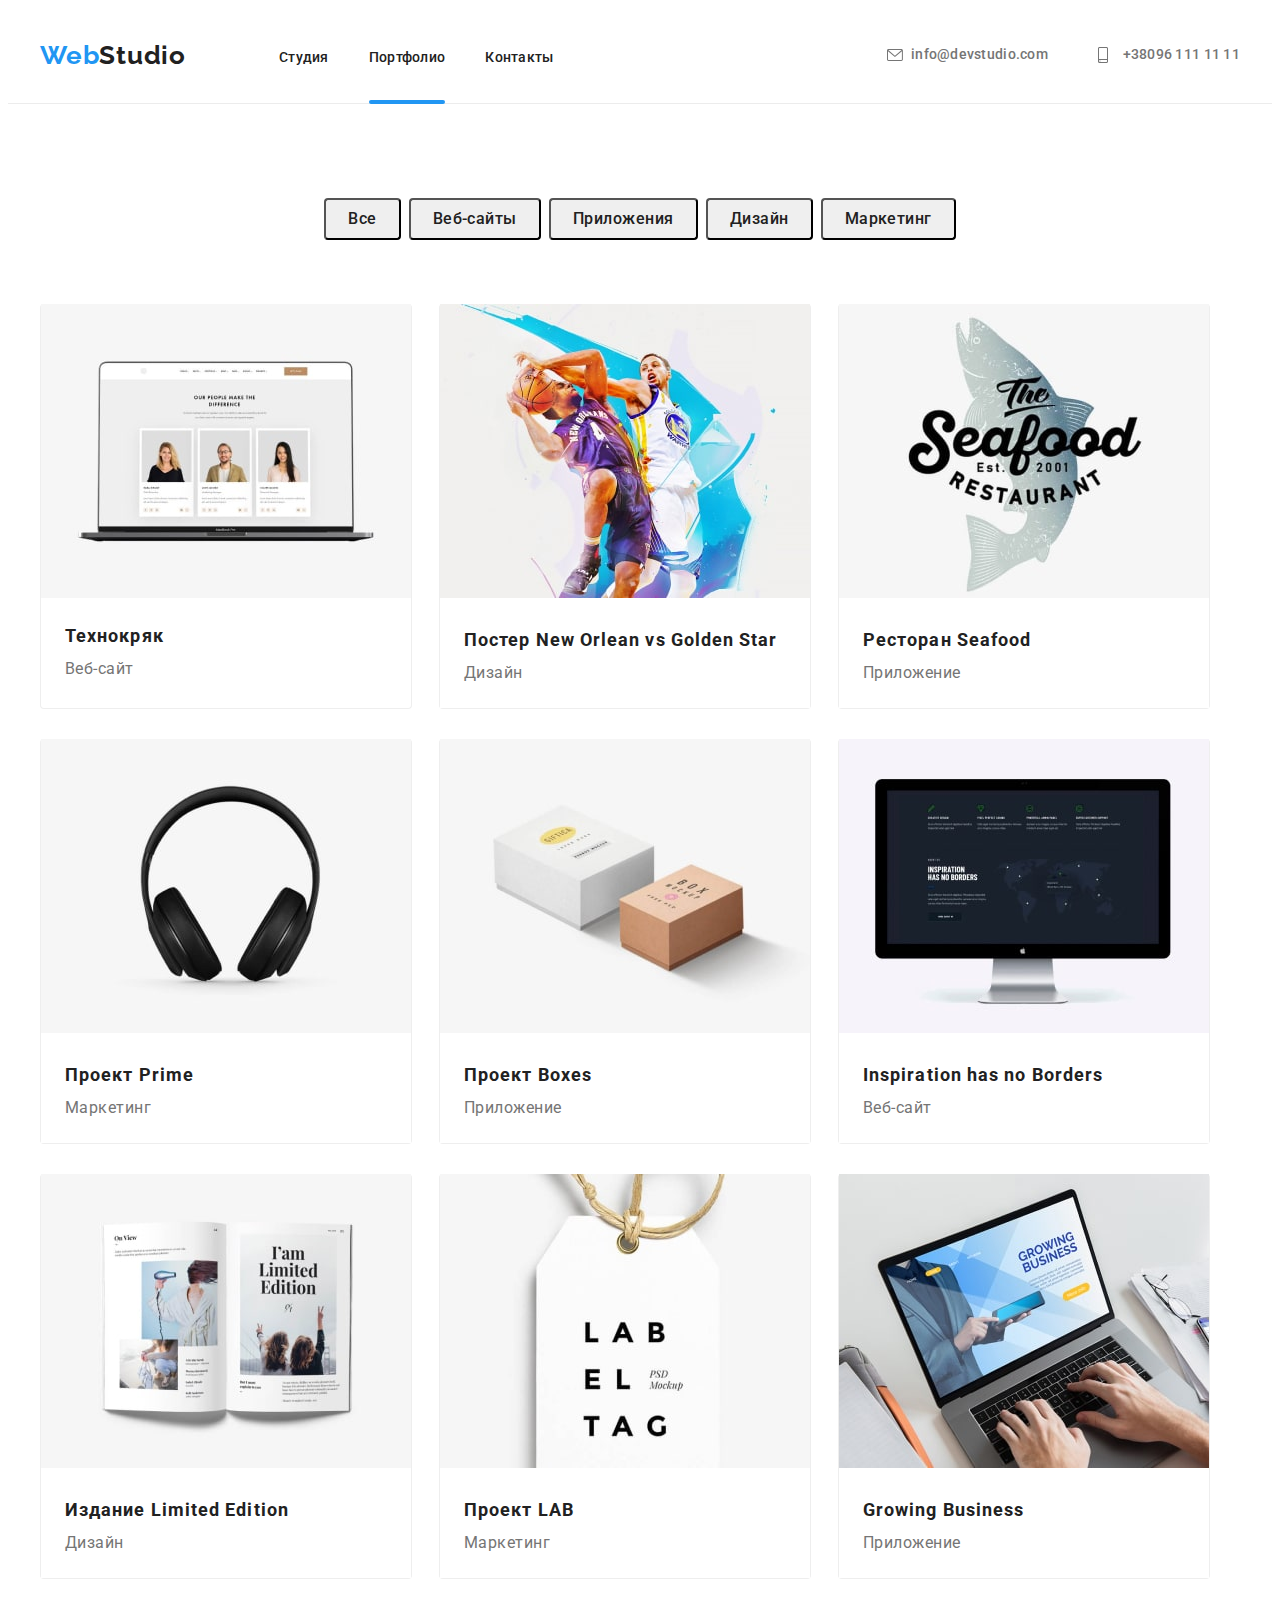
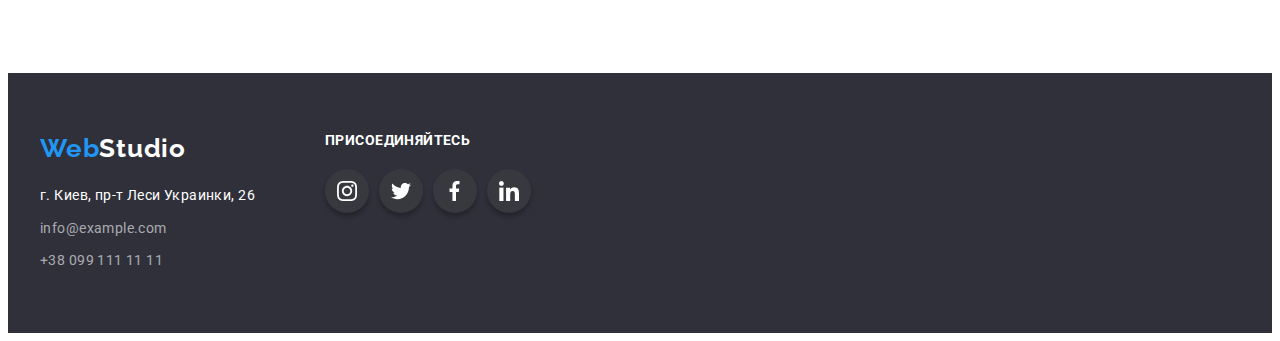
==== portfolio.html @ 130787e0 "добавила файли" ====
<!DOCTYPE html>
<html lang="ru">
  <head>
    <meta charset="UTF-8">
    <meta http-equiv="X-UA-Compatible" content="IE=edge">
    <meta name="viewport" content="width=device-width, initial-scale=1.0">
    <title>Document</title>
    <link rel="preconnect" href="https://fonts.googleapis.com">
    <link rel="preconnect" href="https://fonts.gstatic.com" crossorigin>
    <link href="https://fonts.googleapis.com/css2?family=Raleway:wght@700&family=Roboto:wght@400;500;700;900&display=swap" rel="stylesheet">
    <link rel="stylesheet" href="https://cdnjs.cloudflare.com/ajax/libs/modern-normalize/1.1.0/modern-normalize.min.css"
                integrity="sha512-wpPYUAdjBVSE4KJnH1VR1HeZfpl1ub8YT/NKx4PuQ5NmX2tKuGu6U/JRp5y+Y8XG2tV+wKQpNHVUX03MfMFn9Q=="
                crossorigin="anonymous" referrerpolicy="no-referrer" />
    <link rel="stylesheet" href="./css/style.css"/>
</head>
<body>
        <!--page header-->
        <header class="header">
          <!-- Main navigation -->
  <div class="container">
  <nav class="header-navigation">
      <a class="header-logo link" lang="en" href="./index.html"><span>Web</span>Studio</a>
      <div class="main-navigation">
      <ul class="header-list list">
          <li class="header-item">
             <a class="header-link link" href="./index.html">Студия</a>  
          </li>
          <li class="header-item">
              <a class="header-link link active" href="./portfolio.html">Портфолио</a> 
          </li>
          <li class="header-item">
              <a class="header-link link" href="">Контакты</a> 
          </li>
      </ul>
      </div>
  </nav>
  <div class="header-right">
      <a class="header-mail header-link link" href="mailgo:info@devstudio.com">
          <svg class="icon-mail" width="16" height="12">
              <use href="./img/sprite.svg#icon-envelope-hover">
              </use>
          </svg>
          info@devstudio.com</a>
      <a class="header-tel header-link link" href="tell:+380961111111">
          <svg class="icon-tel" width="10" height="16">
              <use href="./img/sprite.svg#icon-smartphone">
              </use>
          </svg> +38096 111 11 11</a>
  </div>
  </div>
</header>
        <!-- unique page content -->
    <main>
      <!-- hero -->
      <section class="portfolio-hero">
          <div class="container portfolio-container">
          <div class="portfolio-button">
            <ul class="portfolio-hero-list list">
                <li class="portfolio-hero-item"><button class="portfolio-hero-button" type="button">Все</button></li>
                <li class="portfolio-hero-item"><button class="portfolio-hero-button" type="button">Веб-сайты</button></li>
                <li class="portfolio-hero-item"><button class="portfolio-hero-button" type="button">Приложения</button></li>
                <li class="portfolio-hero-item"><button class="portfolio-hero-button" type="button">Дизайн</button></li>
                <li class="portfolio-hero-item"><button class="portfolio-hero-button" type="button">Маркетинг</button></li>
            </ul>
          </div>
          <ul class="our-products-list list">
              <li class="our-products-item"> 
                <div class="product-container">
                <img src="./img/img02-min.jpg" alt="На экране ноута изображен сайт" width="370" height="294">
                <p class="text-product">
                  Технокряк это современная площадка распространения коронавируса. Компании используют эту платформу для цифрового шпионажа и атак на защищённые сервера конкурентов.
                </p>
              </div>
                <div class="our-title-container">
                <h3 class="our-products-title">Технокряк</h3>
                <p class="our-products-text">Веб-сайт</p>
                </div>
              </li>
              <li class="our-products-item"><img src="./img/img03-min.jpg" alt="Два баскетболиста в борьбе за мяч" width="370" height="294">
                <div class="our-title-container">
                <h3 class="our-products-title">Постер New Orlean vs Golden Star</h3>
                <p class="our-products-text">Дизайн</p>
                </div>
              </li>
              <li class="our-products-item"><img src="./img/img04-min.jpg" alt="Логотип ресторана" width="370" height="294">
                <div class="our-title-container">
                <h3 class="our-products-title">Ресторан Seafood</h3>
                <p class="our-products-text">Приложение</p>
                </div>
              </li>
              <li class="our-products-item"><img src="./img/img05-min.jpg" alt="Наушники" width="370" height="294">
                <div class="our-title-container">
                <h3 class="our-products-title">Проект Prime</h3>
                <p class="our-products-text">Маркетинг</p>
                </div>
              </li>
              <li class="our-products-item"><img src="./img/img06-min.jpg" alt="Белая и коричневая коробки" width="370" height="294">
                <div class="our-title-container">
                <h3 class="our-products-title">Проект Boxes</h3>
                <p class="our-products-text">Приложение</p>
              </div>
              </li>
              <li class="our-products-item"><img src="./img/img07-min.jpg" alt="Монитор" width="370" height="294">
                <div class="our-title-container">
                <h3 class="our-products-title">Inspiration has no Borders</h3>
                <p class="our-products-text">Веб-сайт</p>
              </div>
              </li>
              <li class="our-products-item"><img src="./img/img08-min.jpg" alt="Книга" width="370" height="294">
                <div class="our-title-container">
                <h3 class="our-products-title">Издание Limited Edition</h3>
                <p class="our-products-text">Дизайн</p>
              </div>
              </li>
              <li class="our-products-item"><img src="./img/img09-min.jpg" alt="Ярлык" width="370" height="294">
                <div class="our-title-container">
                <h3 class="our-products-title">Проект LAB</h3>
                <p class="our-products-text">Маркетинг</p>
              </div>
              </li>
              <li class="our-products-item"><img src="./img/img01-min.jpg" alt="Руки набирают текст на ноуте" width="370" height="294">
                <div class="our-title-container">
                <h3 class="our-products-title">Growing Business</h3>
                <p class="our-products-text">Приложение</p>
              </div>
              </li>
          </ul>
        </div>
      </section>
    </main>
    <footer class="contacts">
      <div class="container contacts-container">
          <div class="container-footer">
              <a class="contacts-logo link" lang="en" href="./index.html"><span>Web</span>Studio</a>
              <address>
                  <ul class="contacts-list list"> 
                      <li class="contacts-items"><a class="contacts-address link" href="">г. Киев, пр-т Леси Украинки, 26</a></li>
                      <li class="contacts-items"><a class="contacts-link link" href="mailgo:info@example.com">info@example.com</a></li>
                      <li class="contacts-items"><a class="contacts-link link" href="tel:+380991111111">+38 099 111 11 11</a></li>
                  </ul>
              </address>
          </div>
          <div class="container-footer-name">
              <h2 class="name-footer">присоединяйтесь</h2>
              <ul class="icon-list-footer list">
                  <li class="footer-items">
                      <a class="footer-link link" href="https://www.instagram.com"><svg class="icon-instagram icon" width="20" height="20">
                          <use href="./img/sprite.svg#icon-instagram">
                          </use>
                      </svg></a>
                  </li>
                  <li class="footer-items">
                      <a class="footer-link link" href="https://www.twitter.com"><svg class="icon-twitter icon" width="20" height="20">
                          <use href="./img/sprite.svg#icon-twitter">
                          </use>
                      </svg></a>
                  </li>
                  <li class="footer-items">
                      <a class="footer-link link" href="https://www.facebook.com"><svg class="icon-facebook icon" width="20" height="20">
                          <use href="./img/sprite.svg#icon-Vector">
                          </use>
                      </svg></a>
                  </li>
                  <li class="footer-items">
                      <a class="footer-link link" href="https://www.linkedin.com"><svg class="icon-linkedin icon" width="20" height="20">
                          <use href="./img/sprite.svg#icon-linkedin">
                          </use>
                      </svg></a>
                  </li>
              </ul>
          </div>
      </div>
  
  </footer>
</body>
</html>
---- css/style.css ----
p, h1, h2, h3, h4 {
  margin-top: 0;
  margin-bottom: 0;
}
ul {
  margin-top: 0;
  margin-bottom: 0;
  padding-left: 0;
}
:root {
  --primery-background-color:#FFFFFF;
  --secondary-background-color:#E5E5E5;
  --hero-footer-background-color:#2F303A;
  --main-title-color: #FFFFFF;
  --secondary-title-color:  #212121;
  --main-text-color:  #757575;
  --accent-color:#2196F3;
}
body {
  font-family: "Roboto", sans-serif;
}
ul {
  margin-top: 0;
  margin-bottom: 0;
  padding-left: 0;
}
section {
  padding-top: 94px;
  padding-bottom: 94px;
}
.header {
padding-top: 32px;
padding-bottom: 32px;
display: flex;

border-bottom: 1px solid #ECECEC;
} 
.container {
  width: 1200px;
  padding-left: 15px;
  padding-right: 15px;
  margin: 0 auto;
}
.header .container {
  display: flex;
  align-items: center;
}
.header-navigation {
  display: flex;
  align-items: center;
}
.header-item:not(:last-child) {
  margin-right: 40px;
}
.list {
  list-style: none;
}
.link {
  text-decoration: none;
}
.header-logo {
  font-family: Raleway;
  font-weight: bold;
font-size: 26px;
line-height: 1.19;
letter-spacing: 0.03em;

color: var(--secondary-title-color);
margin-right: 93px;
transition-property: transform;
transition: transform 250ms cubic-bezier(0.4, 0, 0.2, 1);
}
.header-logo:hover {
  transform: scale(1.25);
}
.main-navigation {
  width: 294px;
height: 16px;

}
.header-list {
  display: flex;
  align-items: center;
}
.header-item
.header-link {
font-weight: 500;
font-size: 14px;
line-height: 1.14;
letter-spacing: 0.02em;
color: var(--secondary-title-color);
position: relative;
}
.header-link:hover,
.header-link:focus {
color: var(--accent-color);
}
.header-link {
  
  transition: color 250ms cubic-bezier(0.4, 0, 0.2, 1);
}
.active::after {
  content: '';
  display: block;
  width: 100%;
  background-color: var(--accent-color) ;
  height: 4px;
  border-radius: 2px;
  position: absolute;
  top: 51px;
}
.header-right {
  margin-left: auto;
  display: flex;
  align-items: center;
  
}
.icon-tel,
.icon-mail {
  fill: currentColor;
}
.header-tel {
  display: flex;
  align-items: center;
font-weight: 500;
font-size: 14px;
line-height: 1.14;
letter-spacing: 0.02em;

color: var(--main-text-color);
width: 142px;
justify-content: space-between;
}
.header-mail {
  display: flex;
  align-items: center;
  font-weight: 500;
  font-size: 14px;
  line-height: 1.14;
  letter-spacing: 0.02em;
  
  color: var(--main-text-color) ;
  width: 161px;
justify-content: space-between;
  margin-right: 50px;
  }
  
.hero {
  
  display: flex;
  padding-top: 200px;
  padding-bottom: 200px;
  background-image: linear-gradient(rgba(47, 48, 58, 0.4), rgba(47, 48, 58, 0.4)),  url(../img/fon-min.jpg);
}
.hero-container {
display: flex;
flex-direction: column;
align-items: center;
justify-content: center;
}
.hero-title {
  font-weight: 900;
font-size: 44px;
line-height: 1.36;
text-align: center;
letter-spacing: 0.06em;
text-transform: uppercase;

color: var(--main-title-color);
width: 696px;
height: 120px;
}
.hero-button {
  font-family: Roboto;
font-style: normal;
  background-color: var(--accent-color);
  font-weight: bold;
font-size: 16px;
line-height: 1.87;
text-align: center;
letter-spacing: 0.06em;
cursor: pointer;
border-radius: 4px;
color: var(--main-title-color);
width: 200px;
height: 50px;
margin-top: 30px;
}
.backdrop {
  position: fixed;
  height: 100%;
  width: 100%;
  background-color: rgba(23, 26, 36, 0.2);
  top: 0;
  transition: opacity 250ms, visibility 250ms;
  display: flex;
  align-items: center;
  justify-content: center;
}

.modal {
  position: absolute;
  width: 528px;
  height: 581px;
  background-color: #ffffff;
  border-radius: 5px;
  left: 50%;
  top: 50%;
  transform: translate(-50%, -50%);
}

.button-close {
  display: flex;
  background-color: var(--primery-background-color) ;
  position: absolute;
  right: 8px;
  top: 8px;
  border: none;
}
.backdrop.is-hidden {
  opacity: 0;
  visibility: hidden;
  pointer-events: none;
}
.features {
  background-color: var(--primery-background-color);
  display: flex;
  padding-bottom: 92px;
}
.features-container {
  display: flex;
}

.features-items:not(:last-child) {
  margin-right: 30px;
}
.features-list  {
  display: flex;

}
.features-title {
  font-weight: bold;
font-size: 14px;
line-height: 1.14;
letter-spacing: 0.03em;
text-transform: uppercase;

color: var(--secondary-title-color);
margin-bottom: 10px;
}
.features-items {
  width: 270px;
flex-direction: column;
}
.container-icon-feature {
  display: flex;
  width: 100%;
  justify-content: center;
  background-color: #F5F4FA; 
  margin-bottom: 30px;
}
.icon-features {
  display: flex;
  margin: 25px auto;
}
.features-text {
  font-size: 14px;
line-height: 1.71;
letter-spacing: 0.03em;

color: var(--main-text-color);
}
.images {
  display: flex;
  padding-top: 0px;
}
.images-list {
  display: flex;
  justify-content: space-between;
}
.images-item {
  position: relative;
  display: flex;
}
.images-text { 
position: absolute;
font-weight: bold;
font-size: 14px;
line-height: 1.14;
text-align: center;
letter-spacing: 0.03em;
text-transform: uppercase;
width: 100%;
color: #FFFFFF;
background-color: rgba(47, 48, 58, 0.8);
padding-top: 27px ;
padding-bottom: 27px;
bottom: 0;
}
.images-title {
  font-weight: bold;
  font-size: 36px;
  line-height: 1.17;
  text-align: center;
  letter-spacing: 0.03em;
  
  color: var(--secondary-title-color);
  margin-bottom: 52px;
}

.team-section {
  background-color: #F5F4FA;
display: flex;
}
.team-list {
  display: flex;
  justify-content: space-between;
}
.team-title {
font-weight: bold;
font-size: 36px;
line-height: 1.17;
text-align: center;
letter-spacing: 0.03em;

color: var(--secondary-title-color);
margin-bottom: 50px;
}
.team-item {
  box-shadow: 0px 1px 3px rgba(0, 0, 0, 0.12), 0px 1px 1px rgba(0, 0, 0, 0.14), 0px 2px 1px rgba(0, 0, 0, 0.2);
border-radius: 0px 0px 4px 4px;
background-color: #FFFFFF;
}
.team-name-container {
  padding-top: 30px;
  padding-bottom: 30px;
  align-content: center;
}
.team-name {
  font-weight: 500;
font-size: 16px;
line-height: 1.19;
text-align: center;
letter-spacing: 0.03em;

color: var(--secondary-title-color);
margin-bottom: 10px;
}
.team-position {
  font-size: 16px;
line-height: 1.19;
text-align: center;
letter-spacing: 0.03em;

color: var(--main-text-color);
}
.icon-list {
  display: flex;
  width: 206px;
  justify-content: space-between;
  align-items: center;
  margin-bottom: 30px;
  margin-left: 32px;
}
.icon-group:hover,
.icon-group:focus {
color: var(--main-title-color);
background-color: var(--accent-color);
}
.icon-group {
  display: flex;
  color: #AFB1B8;
  width: 44px;
  height: 44px;
  justify-content: center;
  align-items: center;
  border-radius: 50%;
  transition: background-color 250ms cubic-bezier(0.4, 0, 0.2, 1), color 250ms cubic-bezier(0.4, 0, 0.2, 1);
}
.group {
  fill: currentColor;
}
.container-customers {
justify-content: center;
align-items: flex-start;
}
.customers-tittle {
  font-weight: bold;
  font-size: 36px;
  line-height: 1.17;
  text-align: center;
  letter-spacing: 0.03em;

color: var(--secondary-title-color);
margin-bottom: 50px;
}
.customers-list {
  display: flex;
  justify-content: space-around;
}
.icon-group-customers:focus,
.icon-group-customers:hover {
  color: var(--accent-color);
  border: 1px solid var(--accent-color);
}
.icon-group-customers {
  display: flex;
  color: #AFB1B8;
  width: 170px;
  height: 92px;
  border: 1px solid #AFB1B8;
  justify-content: center;
  align-items: center;
  transition: color 250ms cubic-bezier(0.4, 0, 0.2, 1), border 250ms cubic-bezier(0.4, 0, 0.2, 1);
}
.group {
  fill: currentColor;
}
/* нижня частина студії */
.contacts {
  background-color: var(--hero-footer-background-color);
display: flex;
padding-top: 60px;
padding-bottom: 60px;
}
.contacts-container {
  display: flex;   
}
.container-footer{
  flex-direction: column;
}
.contacts-address {
  font-style: normal;
  font-size: 14px;
line-height: 1.71;
letter-spacing: 0.03em;

color: var(--main-title-color);
}
.contacts-items:not(:last-child) {
  margin-bottom: 9px;
}
.contacts-link {
  font-style: normal;
  font-size: 14px;
line-height: 1.71;
letter-spacing: 0.03em;
transition: color 250ms cubic-bezier(0.4, 0, 0.2, 1);
color: rgba(255, 255, 255, 0.6);
}
.contacts-link:hover,
.contacts-link:focus {
color: var(--accent-color);
}
.contacts-logo {
  display: flex;
  font-family: Raleway;
  font-weight: bold;
font-size: 26px;
line-height: 1.19;
letter-spacing: 0.03em;

color: var(--main-title-color);
width: 145px;
height: 31px;
margin-bottom: 20px;
}
span {
  color: var(--accent-color);
}
.container-footer-name {
  display: flex;
  flex-direction: column;
  width: 206px;
  margin-left: 70px;
}
.name-footer {
  display: flex;
  margin-bottom: 20px;
  font-weight: bold;
  font-size: 14px;
  line-height: 1.14;
  letter-spacing: 0.03em;
  text-transform: uppercase;
  color: var(--primery-background-color);
}
.icon-list-footer {
  display: flex;
  width: 206px;
  justify-content: space-between;
}
.footer-items {
  display: flex;
}
.footer-items::not(:last-child) {
    margin-right: 10px;
}
.footer-link:hover,
.footer-link:focus {
  background-color: var(--accent-color);
}
  .footer-link {
    display: flex;
  color: var(--primery-background-color);
  width: 44px;
  height: 44px;
  justify-content: center;
  align-items: center;
  border-radius: 50%;
  box-shadow: 0px 4px 4px 0px #00000040;
  background-color: #38393f;
  transition: background-color 250ms cubic-bezier(0.4, 0, 0.2, 1);
}
.icon {
  fill: currentColor;
}
/* головна портфоліо */
.portfolio-hero {
display: flex;
}

.portfolio-container {
display: flex;
flex-direction: column;
align-items: center;
}
.portfolio-hero-list {
  display: flex;
}
.portfolio-hero-item:not(:last-child) {
  margin-right: 8px;
}
.portfolio-hero-button:focus,
.portfolio-hero-button:hover {
  color: var(--main-title-color);
  background-color: var(--accent-color);
}
.portfolio-hero-button {
  font-family: Roboto;
  font-style: normal; 
  font-weight: 500;
font-size: 16px;
line-height: 1.62;
text-align: center;
letter-spacing: 0.03em;
cursor: pointer;
color: var(--secondary-title-color);
flex-direction: column;
padding: 6px 22px;
border-radius: 4px;
transition: color 250ms cubic-bezier(0.4, 0, 0.2, 1), background-color 250ms cubic-bezier(0.4, 0, 0.2, 1);
}
.our-products-list {
  display: flex;
  flex-wrap: wrap;
  margin-top: 34px;
}
.our-products-item:hover {
  background-color: #FFFFFF;
  box-sizing: border-box;
  box-shadow: 0px 1px 1px rgba(0, 0, 0, 0.12), 0px 4px 4px rgba(0, 0, 0, 0.06), 1px 4px 6px rgba(0, 0, 0, 0.16);
}
.our-products-item {
  border-bottom: 1px solid #EEEEEE;
  border-left: 1px solid #EEEEEE;
  border-right: 1px solid #EEEEEE;
  border-radius: 4px;
  transition: background-color 250ms cubic-bezier(0.4, 0, 0.2, 1), box-sizing 250ms cubic-bezier(0.4, 0, 0.2, 1), box-shadow 250ms cubic-bezier(0.4, 0, 0.2, 1);
  margin-top: 30px;
}
.product-container {
  position: relative;
  display: flex;
  width: 370px;
height: 294px;
overflow: hidden;
}
.our-products-item:hover .text-product
{
  transform: translateY(0%) ;
}
.text-product {
  display: inline-block;
  position: absolute;
  top: 0;
  left: 0;
  height: 100%;
  font-style: normal;
  font-weight: normal;
  font-size: 18px;
  line-height: 1.56;
  letter-spacing: 0.03em;
  color: #FFFFFF;
  background-color: rgba(33, 150, 243, 0.9);
  padding: 63px 24px;
  transition: transform 2s cubic-bezier(0.47, 0, 0.745, 0.715) ;
  transform: translateY(294px);
  transition: transform 2s cubic-bezier(0.4, 0, 0.2, 1);
}
.our-products-item:not(:nth-child(3n)) {
  margin-right: 27px;
}
.our-title-container {
padding: 20px 24px;
position: relative;
background-color: var(--primery-background-color );
}
.our-products-title {
  font-weight: bold;
font-size: 18px;
line-height: 2;
letter-spacing: 0.06em;

color: var(--secondary-title-color);
}
.our-products-text {
  font-size: 16px;
line-height: 1.87;
letter-spacing: 0.03em;

color: var(--main-text-color);

}
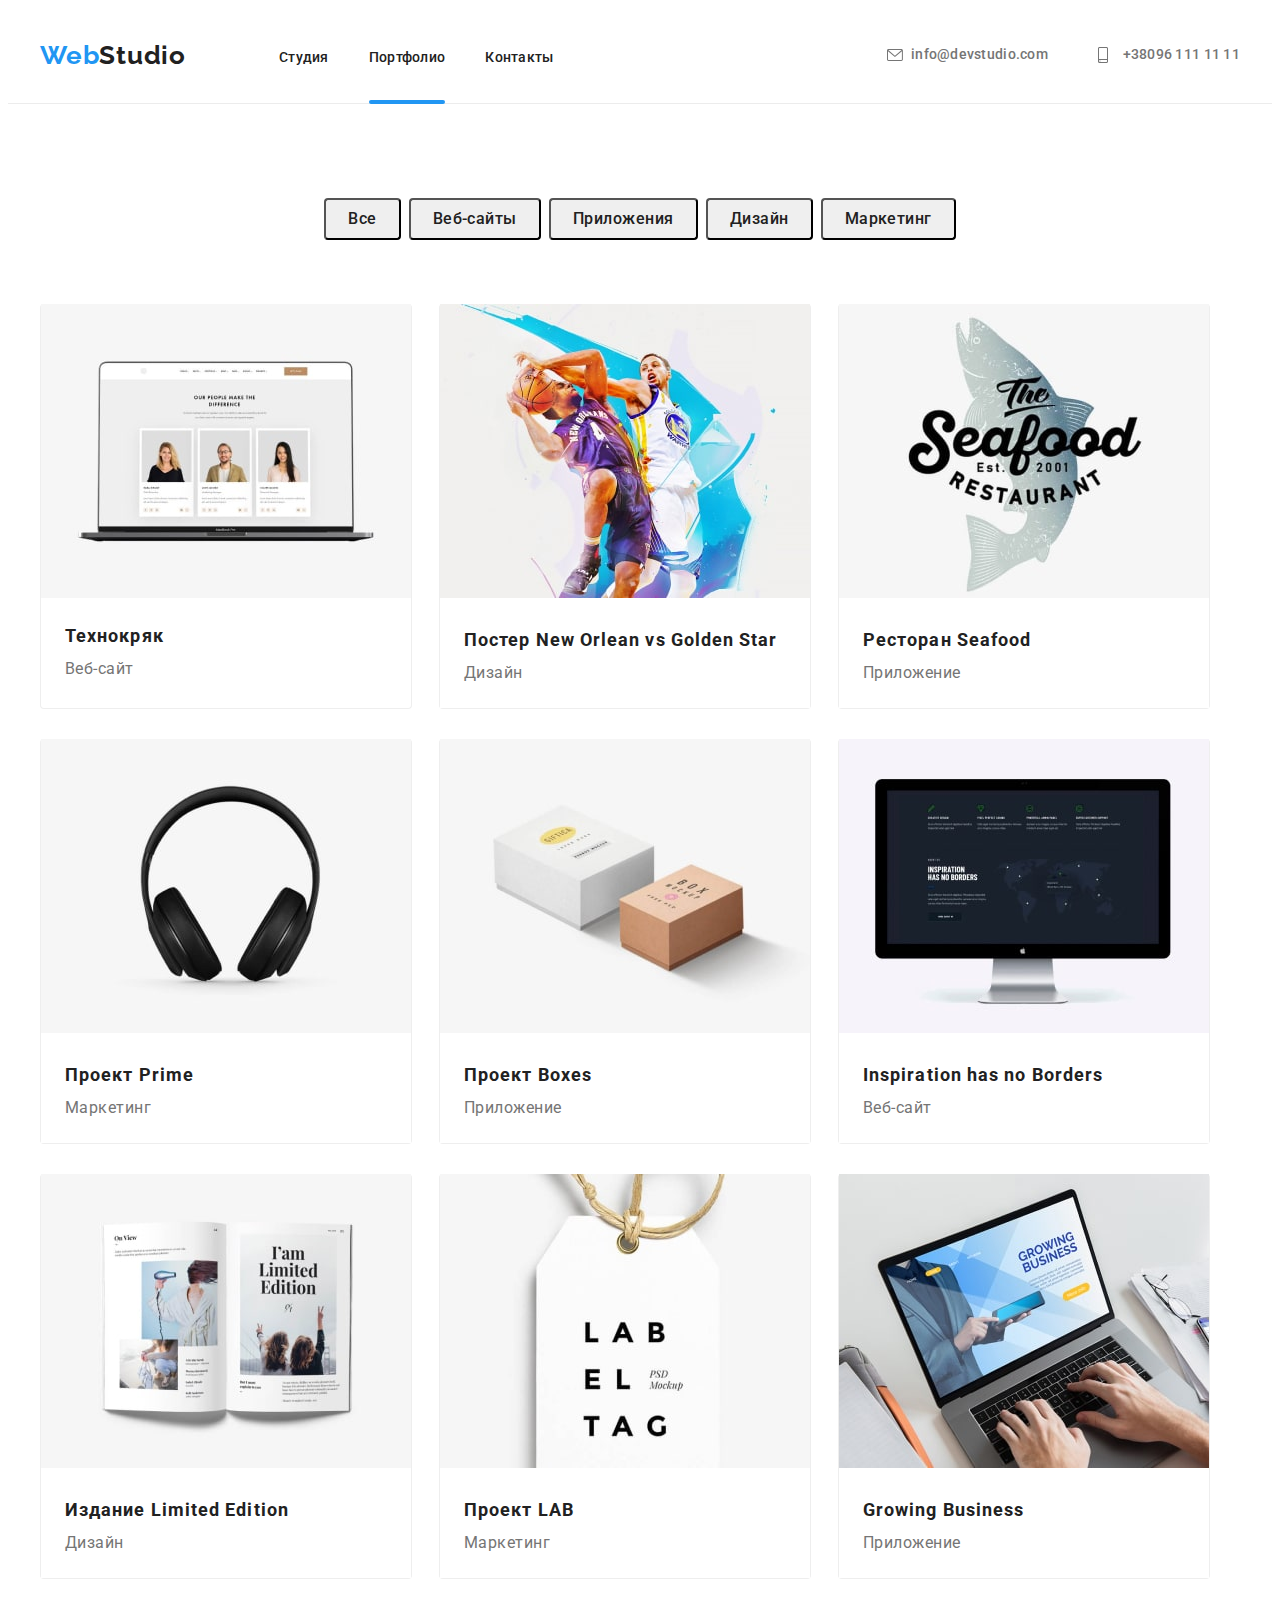
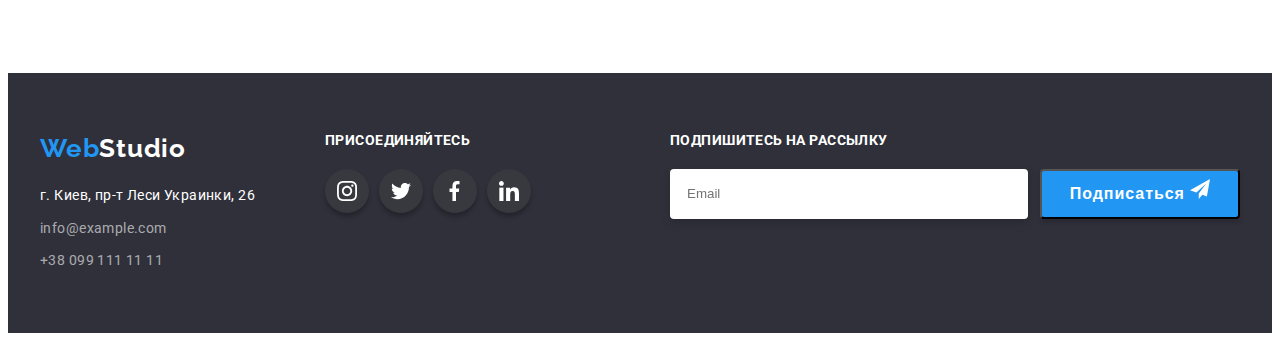
==== commit 85bc162a: "Зробила модалку і форму" ====
--- a/portfolio.html
+++ b/portfolio.html
@@ -169,6 +169,18 @@
                   </li>
               </ul>
           </div>
+          <form class="footer-form" action="">
+            <h2 class="name-footer">подпишитесь на рассылку</h2>
+            <div class="footer-form-container">
+                <input type="email" class="footer-email" placeholder="Email" >
+                <button class="footer-btn">Подписаться
+                    <svg class="icon-icon-send" width="20" height="20">
+                        <use href="./img/sprite.svg#icon-icon-send">
+                        </use>
+                    </svg>
+                </button>
+            </div>
+        </form>
       </div>
   
   </footer>
--- a/css/style.css
+++ b/css/style.css
@@ -203,7 +203,7 @@
   position: absolute;
   width: 528px;
   height: 581px;
-  background-color: #ffffff;
+  background-color: #FFFFFF;
   border-radius: 5px;
   left: 50%;
   top: 50%;
@@ -216,13 +216,146 @@
   position: absolute;
   right: 8px;
   top: 8px;
-  border: none;
+  border: 1px solid rgba(0, 0, 0, 0.1);
+  box-sizing: border-box;
+  width: 30px;
+  height: 30px;
+  border-radius: 50%;
+  justify-content: center;
+  align-items: center;
+}
+.icon-close:focus,
+.icon-close:hover {
+  fill: #2196F3;
 }
 .backdrop.is-hidden {
   opacity: 0;
   visibility: hidden;
   pointer-events: none;
 }
+.modal-form {
+  display: flex;
+  flex-direction: column;
+}
+.modal-container {
+  margin-left: 40px;
+  margin-right: 40px;
+  margin-top: 40px;
+  width: 448px;
+height: 342px;
+}
+.modal-tittle {
+  display: block;
+  font-weight: bold;
+font-size: 20px;
+line-height: 23px;
+text-align: center;
+letter-spacing: 0.03em;
+
+color: #212121;
+margin-bottom: 12px;
+}
+.modal-email,
+.modal-tel,
+.modal-name,
+.modal-comments {
+  display: flex;
+  flex-direction: column;
+  margin-bottom: 10px;
+  position: relative;
+}
+.modal-aria {
+  width: 100%;
+  height: 40px;
+  margin-top: 4px;
+  padding-left: 40px;
+}
+.input-wrap {
+position: relative;
+}
+.icon-m {
+  position: absolute;
+  left: 10px;
+  top: 50%;
+  transform: translateY(-50%);
+}
+.comments-aria {
+  width: 448px;
+  height: 120px;
+  margin-top: 4px;
+}
+.modal-form-field {
+  display: flex;
+  position: absolute;
+  width: 100%;
+  bottom: 100px;
+  left: 40px;
+  font-weight: normal;
+  font-size: 14px;
+  line-height: 1.71;
+  letter-spacing: 0.03em;
+  color: #757575;
+}
+.checkbox {
+  position: absolute;
+  top: 35px;
+  opacity: 0;
+}
+.checkbox:checked + .check-label::before {
+  background: #2196F3;
+  background-image: url(../img/check.svg);
+  background-repeat: no-repeat;
+  background-size: contain;
+  background-position: center;
+  border: none;
+}
+.modal-link {
+  font-size: 14px;
+line-height: 1.71px;
+letter-spacing: 0.03em;
+text-decoration-line: underline;
+
+color: #2196F3;
+}
+.form-btn {
+  position: absolute;
+  display: flex;
+  width: 200px;
+  height: 50px;
+  bottom: 40px;
+  left: 165px;
+  background: #188CE8;
+  box-shadow: 0px 4px 4px rgba(0, 0, 0, 0.15);
+  border-radius: 4px;
+  font-weight: bold;
+  font-size: 16px;
+  line-height: 1.87;
+
+  align-items: center;
+  text-align: center;
+  letter-spacing: 0.06em;
+
+  color: #FFFFFF;
+  padding-left: 56px;
+}
+
+.check-label {
+  display: flex;
+  flex-direction: row;
+  justify-content: center;
+  align-items: center;
+}
+.check-label::before {
+  content: "";
+  display: block;
+  width: 16px;
+  height: 15px;
+  border: 2px solid var(--secondary-title-color) ;
+  border-radius: 2px;
+  margin-right: 5px;
+  
+}
+
 .features {
   background-color: var(--primery-background-color);
   display: flex;
@@ -241,17 +374,17 @@
 }
 .features-title {
   font-weight: bold;
-font-size: 14px;
-line-height: 1.14;
-letter-spacing: 0.03em;
-text-transform: uppercase;
-
-color: var(--secondary-title-color);
-margin-bottom: 10px;
+  font-size: 14px;
+  line-height: 1.14;
+  letter-spacing: 0.03em;
+  text-transform: uppercase;
+
+  color: var(--secondary-title-color);
+  margin-bottom: 10px;
 }
 .features-items {
   width: 270px;
-flex-direction: column;
+  flex-direction: column;
 }
 .container-icon-feature {
   display: flex;
@@ -266,10 +399,10 @@
 }
 .features-text {
   font-size: 14px;
-line-height: 1.71;
-letter-spacing: 0.03em;
-
-color: var(--main-text-color);
+  line-height: 1.71;
+  letter-spacing: 0.03em;
+
+  color: var(--main-text-color);
 }
 .images {
   display: flex;
@@ -515,6 +648,46 @@
 .icon {
   fill: currentColor;
 }
+.footer-form {
+  display: inline-block;
+  margin-right: 0; 
+  margin-left: auto;
+}
+.footer-form-container {
+  display: flex;
+  flex-direction: row;
+
+}
+.footer-email {
+height: 50px;
+width: 358px;
+padding-left: 16px;
+border: 1px solid rgba(255, 255, 255, 0.3);
+box-sizing: border-box;
+filter: drop-shadow(0px 4px 4px rgba(0, 0, 0, 0.15));
+border-radius: 4px;
+}
+.footer-btn {
+  height: 50px;
+width: 200px;
+background-color: var(--accent-color);
+background: #2196F3;
+box-shadow: 0px 4px 4px rgba(0, 0, 0, 0.15);
+border-radius: 4px;
+font-weight: bold;
+font-size: 16px;
+line-height: 1.87;
+align-items: center;
+text-align: center;
+letter-spacing: 0.06em;
+justify-content: center;
+color: #FFFFFF;
+margin-left: 12px;
+}
+.icon-icon-send {
+  fill: var(--main-title-color);
+}
+
 /* головна портфоліо */
 .portfolio-hero {
 display: flex;
